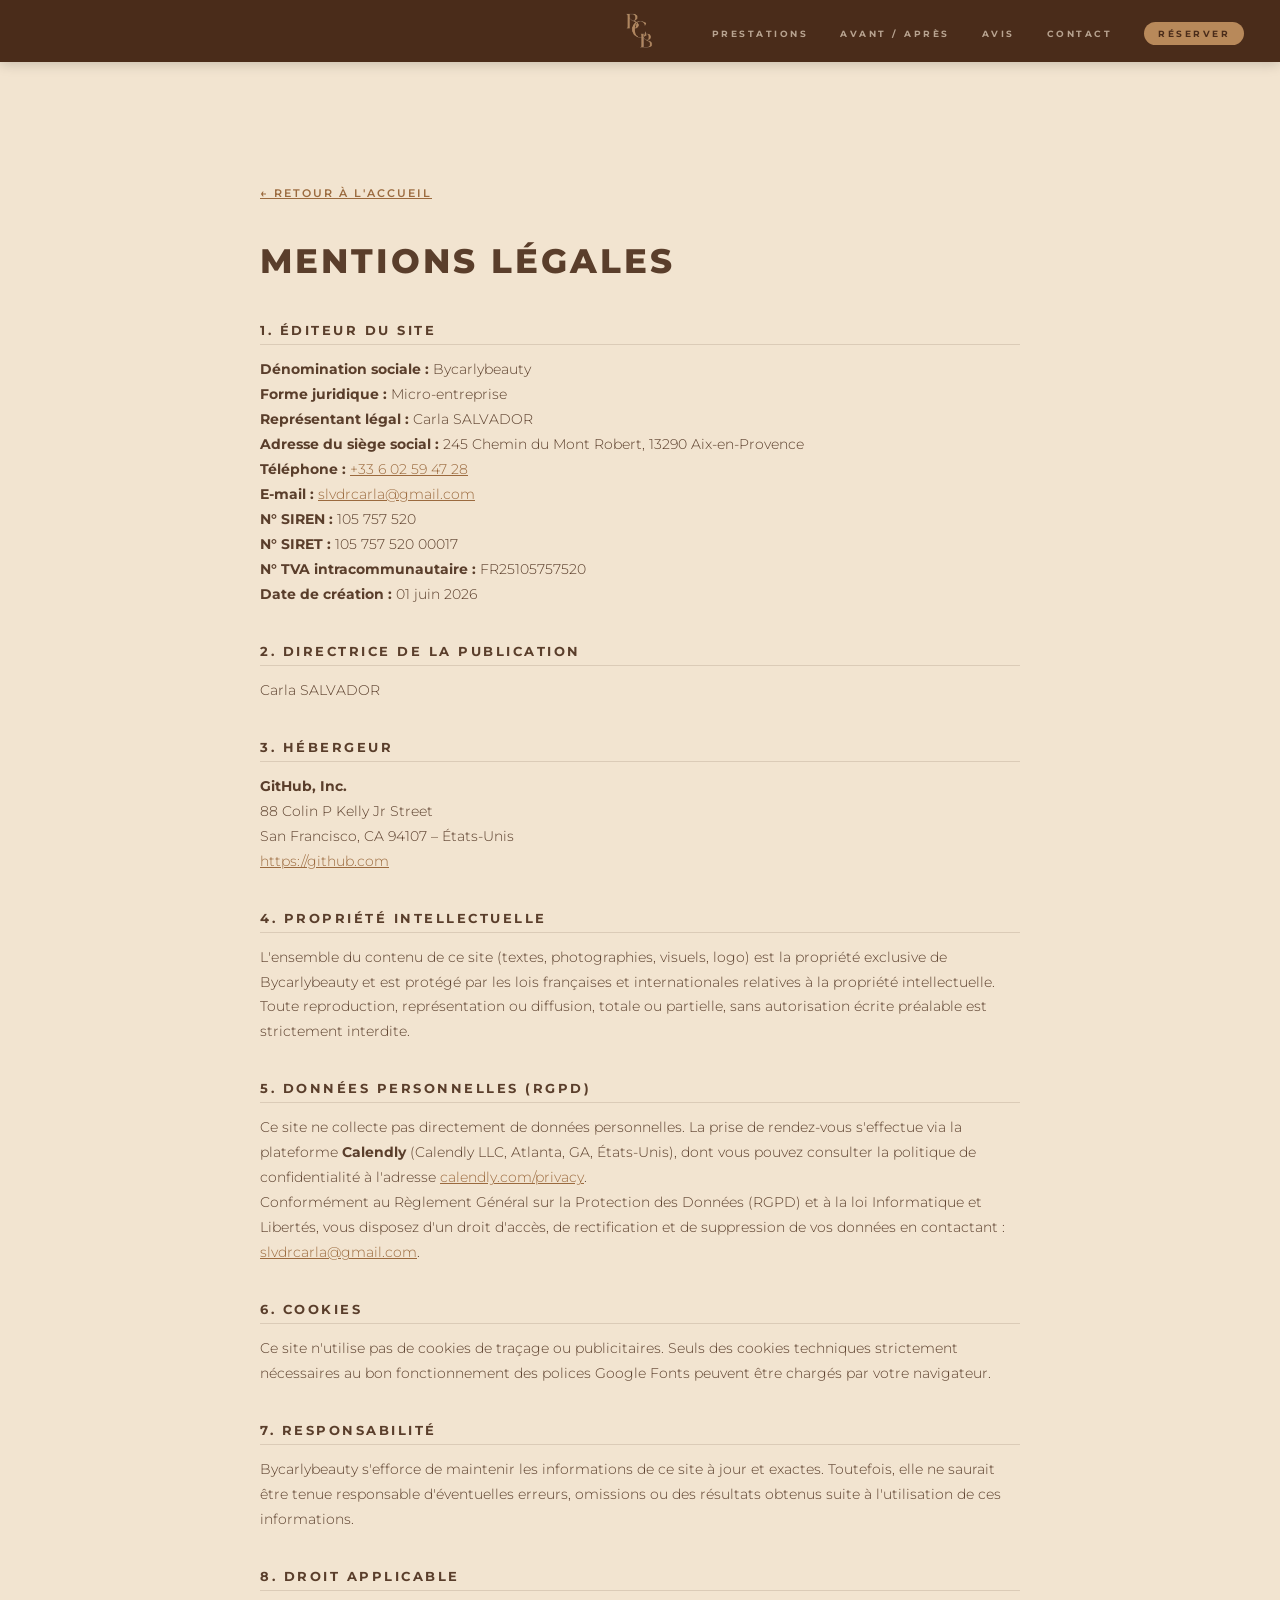
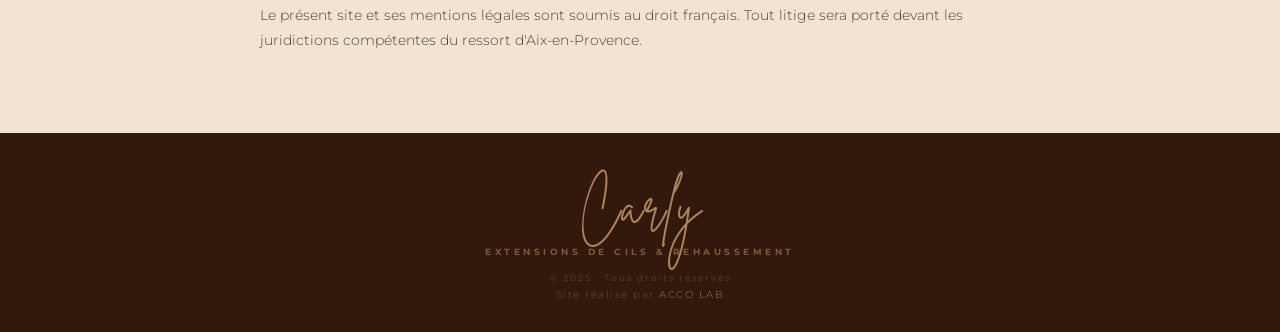
==== mentions-legales.html @ 5648b80c "Add mentions légales page and fix footer link colors Co-Authored-By: Claude Sonnet 4.6 <noreply@anth" ====
<!DOCTYPE html>
<html lang="fr">
<head>
  <meta charset="UTF-8" />
  <meta name="viewport" content="width=device-width, initial-scale=1.0, viewport-fit=cover" />
  <title>Mentions légales – By Carly Beauty</title>
  <meta name="robots" content="noindex, nofollow" />
  <link rel="preconnect" href="https://fonts.googleapis.com" />
  <link rel="preconnect" href="https://fonts.gstatic.com" crossorigin />
  <link href="https://fonts.googleapis.com/css2?family=Montserrat:wght@300;400;600;700;800&display=swap" rel="stylesheet" />
  <link rel="icon" type="image/png" href="photo/image/logo.png" />
  <link rel="stylesheet" href="style.css" />
  <style>
    .legal-page {
      background: var(--cream, #f5ede3);
      min-height: 100vh;
      padding: 120px 24px 80px;
    }
    .legal-inner {
      max-width: 760px;
      margin: 0 auto;
    }
    .legal-inner h1 {
      font-family: 'Montserrat', sans-serif;
      font-size: clamp(22px, 4vw, 34px);
      font-weight: 800;
      letter-spacing: 3px;
      text-transform: uppercase;
      color: #5a3e2b;
      margin-bottom: 40px;
    }
    .legal-inner h2 {
      font-family: 'Montserrat', sans-serif;
      font-size: 13px;
      font-weight: 700;
      letter-spacing: 2.5px;
      text-transform: uppercase;
      color: #5a3e2b;
      margin: 36px 0 12px;
      padding-bottom: 6px;
      border-bottom: 1px solid rgba(90,62,43,0.15);
    }
    .legal-inner p, .legal-inner li {
      font-family: 'Montserrat', sans-serif;
      font-size: 13.5px;
      font-weight: 300;
      line-height: 1.85;
      color: #5a3e2b;
    }
    .legal-inner a {
      color: #9b6a3e;
      text-decoration: underline;
    }
    .legal-back {
      display: inline-block;
      margin-bottom: 40px;
      font-family: 'Montserrat', sans-serif;
      font-size: 11px;
      font-weight: 600;
      letter-spacing: 2px;
      text-transform: uppercase;
      color: #9b6a3e;
      text-decoration: none;
    }
    .legal-back:hover { opacity: 0.7; }
  </style>
</head>
<body>

  <!-- ══════════════════════════════════════
       NAV
  ══════════════════════════════════════ -->
  <nav class="navbar">
    <button class="navbar__burger" aria-label="Menu" onclick="document.querySelector('.navbar__drawer').classList.toggle('open')">
      <span></span><span></span><span></span>
    </button>
    <a href="index.html" class="navbar__logo-link" aria-label="Retour à l'accueil"><picture>
      <source srcset="photo/image/vraislogo.avif" type="image/avif">
      <source srcset="photo/image/vraislogo.webp" type="image/webp">
      <img class="navbar__logo" src="photo/image/vraislogo.png" alt="Carly – By Carly Beauty" />
    </picture></a>
    <ul class="navbar__links">
      <li><a href="index.html#prestations">Prestations</a></li>
      <li><a href="index.html#avantapres">Avant / Après</a></li>
      <li><a href="index.html#avis">Avis</a></li>
      <li><a href="index.html#infos">Contact</a></li>
      <li><a href="https://calendly.com/slvdrcarla" target="_blank" rel="noopener" class="navbar__rdv">Réserver</a></li>
    </ul>
    <a href="https://calendly.com/slvdrcarla" target="_blank" rel="noopener" class="navbar__rdv navbar__rdv--mobile">Réserver</a>
  </nav>

  <div class="navbar__drawer">
    <button class="navbar__drawer-close" aria-label="Fermer" onclick="document.querySelector('.navbar__drawer').classList.remove('open')">✕</button>
    <ul>
      <li><a href="index.html#prestations" onclick="document.querySelector('.navbar__drawer').classList.remove('open')">Prestations</a></li>
      <li><a href="index.html#avantapres" onclick="document.querySelector('.navbar__drawer').classList.remove('open')">Avant / Après</a></li>
      <li><a href="index.html#avis" onclick="document.querySelector('.navbar__drawer').classList.remove('open')">Avis</a></li>
      <li><a href="index.html#infos" onclick="document.querySelector('.navbar__drawer').classList.remove('open')">Contact</a></li>
      <li><a href="https://calendly.com/slvdrcarla" target="_blank" rel="noopener" onclick="document.querySelector('.navbar__drawer').classList.remove('open')">Réserver</a></li>
    </ul>
  </div>

  <!-- ══════════════════════════════════════
       CONTENU
  ══════════════════════════════════════ -->
  <div class="legal-page">
    <div class="legal-inner">

      <a class="legal-back" href="index.html">← Retour à l'accueil</a>

      <h1>Mentions légales</h1>

      <h2>1. Éditeur du site</h2>
      <p>
        <strong>Dénomination sociale :</strong> Bycarlybeauty<br />
        <strong>Forme juridique :</strong> Micro-entreprise<br />
        <strong>Représentant légal :</strong> Carla SALVADOR<br />
        <strong>Adresse du siège social :</strong> 245 Chemin du Mont Robert, 13290 Aix-en-Provence<br />
        <strong>Téléphone :</strong> <a href="tel:+33602594728">+33 6 02 59 47 28</a><br />
        <strong>E-mail :</strong> <a href="mailto:slvdrcarla@gmail.com">slvdrcarla@gmail.com</a><br />
        <strong>N° SIREN :</strong> 105 757 520<br />
        <strong>N° SIRET :</strong> 105 757 520 00017<br />
        <strong>N° TVA intracommunautaire :</strong> FR25105757520<br />
        <strong>Date de création :</strong> 01 juin 2026
      </p>

      <h2>2. Directrice de la publication</h2>
      <p>Carla SALVADOR</p>

      <h2>3. Hébergeur</h2>
      <p>
        <strong>GitHub, Inc.</strong><br />
        88 Colin P Kelly Jr Street<br />
        San Francisco, CA 94107 – États-Unis<br />
        <a href="https://github.com" target="_blank" rel="noopener">https://github.com</a>
      </p>

      <h2>4. Propriété intellectuelle</h2>
      <p>
        L'ensemble du contenu de ce site (textes, photographies, visuels, logo) est la propriété exclusive de Bycarlybeauty et est protégé par les lois françaises et internationales relatives à la propriété intellectuelle. Toute reproduction, représentation ou diffusion, totale ou partielle, sans autorisation écrite préalable est strictement interdite.
      </p>

      <h2>5. Données personnelles (RGPD)</h2>
      <p>
        Ce site ne collecte pas directement de données personnelles. La prise de rendez-vous s'effectue via la plateforme <strong>Calendly</strong> (Calendly LLC, Atlanta, GA, États-Unis), dont vous pouvez consulter la politique de confidentialité à l'adresse <a href="https://calendly.com/privacy" target="_blank" rel="noopener">calendly.com/privacy</a>.
      </p>
      <p>
        Conformément au Règlement Général sur la Protection des Données (RGPD) et à la loi Informatique et Libertés, vous disposez d'un droit d'accès, de rectification et de suppression de vos données en contactant : <a href="mailto:slvdrcarla@gmail.com">slvdrcarla@gmail.com</a>.
      </p>

      <h2>6. Cookies</h2>
      <p>
        Ce site n'utilise pas de cookies de traçage ou publicitaires. Seuls des cookies techniques strictement nécessaires au bon fonctionnement des polices Google Fonts peuvent être chargés par votre navigateur.
      </p>

      <h2>7. Responsabilité</h2>
      <p>
        Bycarlybeauty s'efforce de maintenir les informations de ce site à jour et exactes. Toutefois, elle ne saurait être tenue responsable d'éventuelles erreurs, omissions ou des résultats obtenus suite à l'utilisation de ces informations.
      </p>

      <h2>8. Droit applicable</h2>
      <p>
        Le présent site et ses mentions légales sont soumis au droit français. Tout litige sera porté devant les juridictions compétentes du ressort d'Aix-en-Provence.
      </p>

    </div>
  </div>

  <!-- ══════════════════════════════════════
       FOOTER
  ══════════════════════════════════════ -->
  <footer class="footer">
    <p class="footer__brand">Carly</p>
    <p class="footer__tagline">Extensions de Cils &amp; Rehaussement</p>
    <p class="footer__copy">&#169; 2025 &middot; Tous droits réservés</p>
    <p class="footer__credit">Site réalisé par <a href="https://acco-lab.fr/" target="_blank" rel="noopener">ACCO LAB</a></p>
  </footer>

</body>
</html>
---- style.css ----
/* ══════════════════════════════════════════════
   FONTS
══════════════════════════════════════════════ */
@font-face {
  font-family: 'BrittanySignature';
  src: url('brittany_signature/BrittanySignature.ttf') format('truetype');
  font-weight: normal;
  font-style: normal;
}

@font-face {
  font-family: 'Cherolina';
  src: url('cherolina/Cherolina.ttf') format('truetype');
  font-weight: normal;
  font-style: normal;
}

/* ══════════════════════════════════════════════
   RESET & VARIABLES
══════════════════════════════════════════════ */
*, *::before, *::after {
  margin: 0;
  padding: 0;
  box-sizing: border-box;
}

:root {
  /* Palette chocolat → nude */
  --brown:        #4a2c1a;
  --brown-dark:   #33190c;
  --cream:        #f2e4d0;
  --cream-mid:    #e8d5bc;
  --gold:         #b8895a;
  --gold-light:   #d4a97a;
  --gold-dim:     rgba(184, 137, 90, 0.40);
  --gold-faint:   rgba(184, 137, 90, 0.12);

  --font-script:  'BrittanySignature', cursive;
  --font-body:    'Montserrat', sans-serif;

  --max-w:        960px;
  --pad-x:        36px;
}

html {
  scroll-behavior: smooth;
  overflow-x: hidden;
  width: 100%;
}

/* ══════════════════════════════════════════════
   NAV
══════════════════════════════════════════════ */
.navbar {
  position: sticky;
  top: 0;
  z-index: 200;
  background: var(--brown);
  display: grid;
  grid-template-columns: 1fr auto 1fr;
  align-items: center;
  padding: 0 var(--pad-x);
  height: 62px;
  box-shadow: 0 2px 12px rgba(0,0,0,0.18);
}

/* Logo toujours dans la colonne centrale → centré parfaitement */
.navbar__logo-link {
  grid-column: 2;
  display: flex;
  align-items: center;
  justify-self: center;
}

.navbar__logo {
  height: 44px;
  width: auto;
  display: block;
  object-fit: contain;
}

/* Hamburger — caché sur desktop */
.navbar__burger {
  display: none;
  flex-direction: column;
  justify-content: center;
  gap: 5px;
  background: none;
  border: none;
  cursor: pointer;
  padding: 4px;
  width: 36px;
}
.navbar__burger span {
  display: block;
  height: 2px;
  width: 24px;
  background: var(--gold-light);
  border-radius: 2px;
  transition: 0.2s;
}

/* Bouton réserver mobile — caché sur desktop */
.navbar__rdv--mobile {
  display: none;
}

/* Drawer mobile */
.navbar__drawer {
  display: none;
  position: fixed;
  top: 0;
  left: 0;
  width: 75vw;
  max-width: 300px;
  height: 100vh;
  background: var(--brown);
  z-index: 300;
  padding: 80px 36px 40px;
  box-shadow: 4px 0 32px rgba(0,0,0,0.3);
  transform: translateX(-100%);
  transition: transform 0.3s ease;
}
.navbar__drawer.open {
  transform: translateX(0);
}
.navbar__drawer ul {
  list-style: none;
  display: flex;
  flex-direction: column;
  gap: 0;
}
.navbar__drawer ul li a {
  display: block;
  font-size: 11px;
  font-weight: 700;
  letter-spacing: 3px;
  text-transform: uppercase;
  color: var(--cream);
  text-decoration: none;
  padding: 18px 0;
  border-bottom: 1px solid rgba(184,137,90,0.15);
  transition: color 0.2s;
}
.navbar__drawer ul li a:hover {
  color: var(--gold-light);
}
.navbar__drawer-close {
  position: absolute;
  top: 20px;
  right: 20px;
  background: none;
  border: none;
  color: var(--gold);
  font-size: 20px;
  cursor: pointer;
  opacity: 0.7;
}

.navbar__brand {
  font-family: var(--font-script);
  font-size: 36px;
  color: var(--gold-light);
  letter-spacing: 1px;
  line-height: 1;
}

.navbar__links {
  list-style: none;
  display: flex;
  gap: 32px;
  grid-column: 3;
  justify-self: end;
}

.navbar__links a {
  font-size: 9px;
  font-weight: 700;
  letter-spacing: 2.5px;
  color: rgba(242, 228, 208, 0.65);
  text-decoration: none;
  text-transform: uppercase;
  transition: color 0.2s;
}

.navbar__links a:hover {
  color: var(--gold-light);
}

body {
  font-family: var(--font-body);
  background: var(--cream);
  color: var(--brown);
  overflow-x: hidden;
  width: 100%;
  min-width: 320px;
}

img { display: block; max-width: 100%; }

/* ══════════════════════════════════════════════
   WAVE DIVIDERS
══════════════════════════════════════════════ */
.wave {
  display: block;
  width: 100%;
  height: auto;
  margin: 0;
  vertical-align: bottom;
}

/* ══════════════════════════════════════════════
   SHARED — FRAMES TABLEAU
══════════════════════════════════════════════ */
.frame {
  position: relative;
  background: var(--cream-mid);
  /* Double border — style tableau */
  border: 3px solid var(--gold);
  outline: 1px solid rgba(184, 137, 90, 0.30);
  outline-offset: 5px;
  box-shadow:
    0 8px 28px rgba(0, 0, 0, 0.18),
    inset 0 0 0 1px rgba(184, 137, 90, 0.10);
  overflow: hidden;
}

.frame img {
  width: 100%;
  height: 100%;
  object-fit: cover;
  display: block;
}

/* Portrait — hero */
.frame--portrait {
  width: 100%;
  aspect-ratio: 3 / 4;
}

/* Service cards */
.frame--service {
  width: 100%;
  aspect-ratio: 3 / 4;
}

/* Avant/Après pairs */
.frame--pair {
  width: 100%;
  aspect-ratio: 2 / 3;
}

/* ══════════════════════════════════════════════
   SHARED — SECTION LABELS
══════════════════════════════════════════════ */
.section-label {
  font-size: 10px;
  font-weight: 700;
  letter-spacing: 5px;
  color: var(--gold);
  margin-bottom: 4px;
  text-align: center;
  display: block;
}

.section-label--light {
  color: var(--gold-light);
}

/* ══════════════════════════════════════════════
   SECTION 1 — HERO  (image plein écran)
══════════════════════════════════════════════ */
.hero {
  position: relative;
  width: 100%;
  height: 100vh;
  background: url('photo/headerEnHaut.png') center center / cover no-repeat;
  display: flex;
  align-items: center;
  justify-content: center;
  overflow: hidden;
}

.hero__overlay {
  position: absolute;
  inset: 0;
  background: linear-gradient(
    to bottom,
    rgba(30, 14, 5, 0.30) 0%,
    rgba(30, 14, 5, 0.55) 100%
  );
}

.hero__content {
  position: relative;
  z-index: 2;
  text-align: center;
  padding: 0 24px;
  display: flex;
  flex-direction: column;
  align-items: center;
  gap: 24px;
  margin-top: -18vh;
}

.hero__title {
  font-family: var(--font-script);
  font-size: clamp(72px, 14vw, 150px);
  font-weight: 400;
  color: #fff;
  line-height: 1;
  letter-spacing: 2px;
}

.hero__suptitle {
  font-size: 11px;
  font-weight: 600;
  letter-spacing: 3px;
  text-transform: uppercase;
  color: rgba(242,228,208,0.80);
  margin-top: 60px;
}

.hero__tagline {
  font-size: 14px;
  font-weight: 300;
  letter-spacing: 1px;
  color: rgba(242,228,208,0.70);
}

.hero__cta {
  display: inline-block;
  margin-top: 12px;
  padding: 16px 48px;
  background: rgba(242,228,208,0.20);
  border: 1.5px solid rgba(242,228,208,0.90);
  color: #fff;
  font-family: var(--font-body);
  font-size: 10px;
  font-weight: 700;
  letter-spacing: 3px;
  text-transform: uppercase;
  text-decoration: none;
  border-radius: 60px;
  transition: background 0.3s, border-color 0.3s;
}

.hero__cta:hover {
  background: rgba(242,228,208,0.35);
  border-color: #fff;
}

/* ══════════════════════════════════════════════
   SECTION 1b — PRÉSENTATION / BIO  (crème)
══════════════════════════════════════════════ */
.presentation {
  background: var(--cream);
  padding: 64px 0 40px;
  overflow: hidden;
}

.hero__inner {
  max-width: 1160px;
  margin: 0 auto;
  padding: 0 var(--pad-x);
}

.hero__layout {
  display: flex;
  align-items: stretch;
  gap: 56px;
}

.hero__photos {
  display: flex;
  align-items: stretch;
  gap: 16px;
  flex-shrink: 0;
  width: 52%;
  margin-left: -24px;
}

.hero__photos-col {
  display: flex;
  flex-direction: column;
  flex: 1;
}

.hero__photos-col:first-child {
  flex: 0 0 40%;
  gap: 16px;
}

.frame--hero-sm {
  aspect-ratio: 2 / 3;
  width: 100%;
}

.hero__photos-col:last-child {
  flex: 1;
  display: flex;
  align-items: center;
  justify-content: center;
}

.frame--hero-lg {
  width: 100%;
  aspect-ratio: 3 / 4;
}

.hero__text {
  flex: 1;
  display: flex;
  flex-direction: column;
  justify-content: center;
  padding-top: 8px;
}

.hero__salon {
  font-size: 9px;
  font-weight: 700;
  letter-spacing: 4px;
  color: var(--gold);
  opacity: 0.72;
  margin-bottom: 8px;
}

.hero__label {
  font-size: 10px;
  font-weight: 700;
  letter-spacing: 5px;
  color: var(--gold);
  margin-bottom: 8px;
}

.presentation .hero__title {
  font-family: var(--font-script);
  font-size: clamp(56px, 9vw, 88px);
  font-weight: 400;
  color: var(--brown);
  line-height: 1.05;
  letter-spacing: 2px;
  margin-bottom: 40px;
}

.hero__bio-card {
  background: var(--cream-mid);
  border: 1.5px solid var(--gold-dim);
  border-radius: 14px;
  padding: 24px 28px;
  margin-bottom: 24px;
  position: relative;
}

.hero__bio-card::before {
  content: '♡';
  position: absolute;
  top: -11px;
  left: 28px;
  background: var(--cream-mid);
  padding: 0 6px;
  font-size: 14px;
  color: var(--gold);
  opacity: 0.6;
}

.hero__bio-text {
  font-size: 12.5px;
  font-weight: 400;
  line-height: 2;
  letter-spacing: 0.3px;
  color: var(--brown);
  margin-bottom: 16px;
}

.hero__bio-text strong {
  font-weight: 700;
  color: var(--gold);
}

.hero__bio-domicile {
  font-size: 11px;
  font-weight: 500;
  line-height: 1.7;
  color: rgba(74, 44, 26, 0.65);
  border-top: 1px solid rgba(184, 137, 90, 0.2);
  padding-top: 14px;
  margin-bottom: 0;
}

.hero__bio-domicile strong {
  color: var(--gold);
  font-weight: 700;
}

.hero__sign {
  display: flex;
  align-items: center;
  gap: 12px;
}

.hero__heart {
  font-size: 16px;
  color: var(--brown);
  opacity: 0.42;
}

.hero__signature {
  font-family: var(--font-script);
  font-size: 68px;
  color: var(--gold);
  line-height: 1;
  letter-spacing: 2px;
}


/* ══════════════════════════════════════════════
   SECTION 2 — INFOS PRATIQUES FUSIONNÉES (crème)
══════════════════════════════════════════════ */
.info {
  background: var(--cream);
  padding: 72px var(--pad-x) 80px;
}

/* Conteneur principal */
.merged {
  max-width: var(--max-w);
  margin: 0 auto;
}

/* ── Horaires + Contact côte à côte, sans cartes ── */
.info-top {
  display: flex;
  align-items: flex-start;
  gap: 0;
  justify-content: center;
}

.info-col {
  flex: 1;
  max-width: 320px;
  text-align: center;
  display: flex;
  flex-direction: column;
  align-items: center;
}

.info-col__title {
  font-family: var(--font-script);
  font-size: 48px;
  color: var(--gold);
  line-height: 1;
  letter-spacing: 1px;
  margin-bottom: 12px;
}

.info-col__sep {
  width: 40px;
  height: 1px;
  background: var(--gold-dim);
  margin: 0 auto 20px;
}

/* Horaires */
.info-hours {
  display: flex;
  flex-direction: column;
  gap: 14px;
}

.info-hours__row {
  display: flex;
  flex-direction: column;
  gap: 3px;
}

.info-hours__day {
  font-size: 13px;
  font-weight: 700;
  letter-spacing: 2px;
  color: var(--brown);
}

.info-hours__val {
  font-size: 12px;
  font-weight: 300;
  letter-spacing: 0.8px;
  color: rgba(74, 44, 26, 0.55);
  font-style: italic;
}

.info-hours__val--closed {
  color: var(--gold);
  font-style: normal;
  font-weight: 600;
}

/* Ligne verticale séparatrice */
.info-vline {
  width: 1px;
  background: var(--gold-dim);
  align-self: stretch;
  margin: 0 32px;
  flex-shrink: 0;
}

/* Contact */
.info-contacts {
  display: flex;
  flex-direction: column;
  gap: 18px;
  align-items: center;
}

.contact-row {
  display: flex;
  align-items: center;
  gap: 12px;
  font-size: 13px;
  font-weight: 400;
  letter-spacing: 0.5px;
  color: var(--brown);
  text-decoration: none;
  justify-content: center;
}

a.contact-row:hover span:last-child {
  color: var(--gold);
}

.contact-icon {
  display: flex;
  align-items: center;
  justify-content: center;
  width: 32px;
  height: 32px;
  border-radius: 50%;
  border: 1px solid var(--gold-dim);
  background: rgba(184, 137, 90, 0.08);
  font-size: 14px;
  flex-shrink: 0;
  color: var(--gold);
}

/* ── Séparateur doré ── */
.merged__sep {
  display: flex;
  align-items: center;
  gap: 14px;
  margin: 52px 0;
}

.merged__sep-line {
  flex: 1;
  height: 1px;
  background: var(--gold-dim);
}

.merged__sep-heart {
  font-size: 16px;
  color: var(--gold);
  opacity: 0.5;
}

/* ── Blocs sous-sections ── */
.merged__block {
  text-align: center;
}

.merged__label {
  font-size: 10px;
  font-weight: 700;
  letter-spacing: 5px;
  color: var(--gold);
  opacity: 0.7;
  margin-bottom: 6px;
}

.merged__subtitle {
  font-family: var(--font-body);
  font-size: clamp(22px, 5vw, 32px);
  font-weight: 300;
  letter-spacing: 7px;
  color: var(--brown);
  margin-bottom: 36px;
}

/* ── Checklist ── */
.checklist {
  display: grid;
  grid-template-columns: 1fr 1fr;
  gap: 10px;
}

.checklist__item {
  display: flex;
  align-items: center;
  gap: 12px;
  padding: 15px 16px;
  border-bottom: 1px solid rgba(74, 44, 26, 0.12);
  font-size: 12px;
  font-weight: 600;
  letter-spacing: 1px;
  color: var(--brown);
  text-align: left;
  justify-content: center;
}

.check {
  color: var(--gold);
  font-size: 13px;
  flex-shrink: 0;
  opacity: 0.8;
}

/* ── Politique — liste simple ── */
.pol-list {
  display: flex;
  flex-direction: column;
  gap: 0;
  margin-bottom: 32px;
  text-align: center;
  max-width: 640px;
  margin-left: auto;
  margin-right: auto;
}

.pol-row {
  display: flex;
  flex-direction: column;
  align-items: center;
  gap: 6px;
  padding: 22px 0;
  border-bottom: 1px solid rgba(184, 137, 90, 0.15);
}

.pol-row:first-child {
  border-top: 1px solid rgba(184, 137, 90, 0.15);
}

.pol-row__icon {
  display: none;
}

.pol-row__title {
  font-size: 11px;
  font-weight: 800;
  letter-spacing: 3px;
  color: var(--gold);
  margin-bottom: 4px;
}

.pol-row__text {
  font-size: 13px;
  font-weight: 300;
  line-height: 1.7;
  color: rgba(74, 44, 26, 0.68);
}

.pol-row__text strong {
  color: var(--gold);
  font-weight: 600;
}

.pol-note {
  font-size: 9px;
  font-weight: 400;
  letter-spacing: 0.8px;
  color: rgba(74, 44, 26, 0.35);
  line-height: 1.7;
  font-style: italic;
  text-align: center;
}

/* ══════════════════════════════════════════════
   SECTION 3 — PRESTATIONS  (brun)
══════════════════════════════════════════════ */
.services {
  background: var(--brown);
  padding: 64px var(--pad-x) 64px;
}

.services__inner {
  max-width: 1100px;
  margin: 0 auto;
  text-align: center;
}

.services__title {
  font-family: var(--font-body);
  font-size: clamp(26px, 6vw, 40px);
  font-weight: 300;
  letter-spacing: 7px;
  color: var(--cream);
  margin-bottom: 40px;
}

/* ── Grid arches ── */
.arch-grid {
  display: grid;
  grid-template-columns: repeat(3, 1fr);
  gap: 48px 144px;
  margin-top: 8px;
  padding: 0 20px;
}

.arch-card {
  display: flex;
  flex-direction: column;
  align-items: center;
  text-align: center;
  text-decoration: none;
  color: inherit;
  cursor: pointer;
  transition: transform 0.2s ease;
}
.arch-card:hover {
  transform: translateY(-4px);
}

/* Cadre en arche */
.arch-frame {
  width: 100%;
  aspect-ratio: 3 / 4;
  border-radius: 50% 50% 0 0 / 30% 30% 0 0;
  overflow: hidden;
  border: 2px solid var(--gold-dim);
  margin-bottom: 18px;
  flex-shrink: 0;
}

.arch-frame img {
  width: 100%;
  height: 100%;
  object-fit: cover;
  display: block;
}

.arch-name {
  font-family: var(--font-script);
  font-size: 28px;
  color: var(--gold-light);
  line-height: 1.1;
  margin-bottom: 8px;
  letter-spacing: 0.5px;
}

.arch-desc {
  font-size: 9px;
  font-weight: 300;
  color: rgba(242, 228, 208, 0.52);
  line-height: 1.7;
  letter-spacing: 0.5px;
  margin-bottom: 12px;
}

.arch-price {
  font-size: 15px;
  font-weight: 700;
  color: var(--gold);
}

.arch-price__alt {
  font-size: 9px;
  font-weight: 400;
  color: rgba(242, 228, 208, 0.35);
  letter-spacing: 0.3px;
}

/* ══════════════════════════════════════════════
   SECTION 4 — AVANT / APRÈS  (crème — stack scroll)
══════════════════════════════════════════════ */
.avantapres {
  background: var(--cream);
  padding: 0;
}

.avantapres__header {
  text-align: center;
  padding: 80px var(--pad-x) 48px;
}

.avantapres__title {
  font-family: var(--font-script);
  font-size: clamp(64px, 16vw, 96px);
  font-weight: 400;
  color: var(--brown);
  letter-spacing: 2px;
  margin-bottom: 0;
  line-height: 1;
}

/* ── Stack scroll : layout 2 colonnes (mobile + desktop) ── */
.stack-section {
  position: relative;
  background: var(--cream);
  display: grid;
  grid-template-columns: 1fr 1fr;
  align-items: start;
}

/* Colonne photos — gauche : hauteur fixe, pas de scroll-capture */
.stack-photos {
  position: relative;
  height: calc(100vh - 62px);
}

/* Stage qui occupe toute la colonne photos */
.wheel-stage {
  position: relative;
  height: 100%;
  display: flex;
  align-items: center;
  justify-content: center;
  overflow: hidden;
  padding: 16px 12px 16px 16px;
}

/* Each card — absolutely stacked, transformed by JS via data-state */
.wheel-card {
  position: absolute;
  transition:
    transform 0.65s cubic-bezier(0.25, 0.46, 0.45, 0.94),
    opacity   0.65s ease;
  /* default: caché derrière (centre, minuscule) */
  transform: translateY(0) scale(0.4);
  opacity: 0;
  z-index: 0;
  pointer-events: none;
}

.wheel-card[data-state="active"] {
  transform: translateY(0) scale(1);
  opacity: 1;
  z-index: 10;
  pointer-events: auto;
}

.wheel-card[data-state="prev"] {
  transform: translateY(-30%) scale(0.92);
  opacity: 0.55;
  z-index: 5;
}

.wheel-card[data-state="next"] {
  transform: translateY(30%) scale(0.92);
  opacity: 0.55;
  z-index: 5;
}

.wheel-card[data-state="hidden"],
.wheel-card[data-state="gone-up"] {
  transform: translateY(0) scale(0.4);
  opacity: 0;
  z-index: 0;
}

/* La prochaine carte qui va arriver : attend derrière, au centre */
.wheel-card[data-state="gone-down"] {
  transform: translateY(0) scale(0.4);
  opacity: 0;
  z-index: 0;
}

.wheel-card img {
  display: block;
  width: 170px;
  height: 310px;
  object-fit: cover;
  border-radius: 0;
  border: 2px solid var(--gold);
  outline: 1px solid rgba(184,137,90,0.25);
  outline-offset: 5px;
  box-shadow: 0 12px 36px rgba(74,44,26,0.18);
}

/* Sidebar — droite, hauteur fixe */
.stack-sidebar {
  display: flex;
  align-items: center;
  height: calc(100vh - 62px);
  z-index: 50;
  padding: 16px 16px 16px 12px;
  overflow-y: auto;
}

.stack-sidebar__content {
  width: 100%;
}

.stack-sidebar__eyebrow {
  font-size: 7px;
  font-weight: 700;
  letter-spacing: 3px;
  color: var(--gold);
  opacity: 0.7;
  margin-bottom: 8px;
  text-transform: uppercase;
}

.stack-sidebar__title {
  font-family: var(--font-script);
  font-size: clamp(24px, 5vw, 64px);
  font-weight: 400;
  color: var(--brown);
  line-height: 1.1;
  margin-bottom: 12px;
}

.stack-sidebar__methods {
  display: flex;
  flex-wrap: wrap;
  gap: 5px;
  margin-bottom: 12px;
}

.stack-sidebar__methods span {
  font-size: 7px;
  font-weight: 700;
  letter-spacing: 1.5px;
  text-transform: uppercase;
  color: var(--gold);
  border: 1px solid var(--gold-dim);
  padding: 4px 8px;
  border-radius: 20px;
}

.stack-sidebar__para {
  font-size: 9px;
  font-weight: 300;
  line-height: 1.8;
  color: rgba(74,44,26,0.70);
  margin-bottom: 16px;
}

.stack-sidebar__para strong {
  color: var(--brown);
  font-weight: 600;
}

.stack-sidebar__reviews-label {
  font-size: 7px;
  font-weight: 700;
  letter-spacing: 2px;
  color: var(--gold);
  opacity: 0.65;
  margin-bottom: 10px;
  text-transform: uppercase;
  border-top: 1px solid var(--gold-dim);
  padding-top: 14px;
}

/* Reviews avec transition */
.stack-reviews-wrap {
  position: relative;
  min-height: 70px;
}

.stack-review {
  position: absolute;
  top: 0;
  left: 0;
  width: 100%;
  opacity: 0;
  transform: translateY(8px);
  transition: opacity 0.4s ease, transform 0.4s ease;
  pointer-events: none;
}

.stack-review.active {
  opacity: 1;
  transform: translateY(0);
  pointer-events: auto;
  position: relative;
}

.stack-review__quote {
  font-size: 10px;
  font-weight: 400;
  font-style: italic;
  line-height: 1.75;
  color: var(--brown);
  margin-bottom: 8px;
}

.stack-review__author {
  font-size: 7.5px;
  font-weight: 700;
  letter-spacing: 1.5px;
  color: var(--gold);
  text-transform: uppercase;
}

/* Desktop : tailles plus grandes */
@media (min-width: 900px) {
  .wheel-stage {
    justify-content: flex-end;
    padding-right: 40px;
    padding-left: var(--pad-x);
  }
  .wheel-card img {
    width: 320px;
    height: 500px;
  }
  .stack-sidebar {
    padding-left: 40px;
    padding-right: var(--pad-x);
  }
  .stack-sidebar__eyebrow { font-size: 9px; }
  .stack-sidebar__title { font-size: clamp(42px, 5vw, 64px); margin-bottom: 24px; }
  .stack-sidebar__methods span { font-size: 8.5px; padding: 5px 12px; }
  .stack-sidebar__para { font-size: 11px; margin-bottom: 32px; }
  .stack-sidebar__reviews-label { font-size: 8.5px; padding-top: 22px; margin-bottom: 14px; }
  .stack-review__quote { font-size: 13.5px; }
  .stack-review__author { font-size: 9px; }
}

/* ══════════════════════════════════════════════
   SECTION 4b — POURQUOI BY CARLY  (brun, pleine largeur)
══════════════════════════════════════════════ */
.whyus {
  background: var(--brown);
  padding: 80px 48px 96px;
}

.whyus__top {
  margin-bottom: 64px;
}

.whyus__label {
  font-size: 9px;
  font-weight: 700;
  letter-spacing: 5px;
  color: var(--gold-light);
  margin-bottom: 10px;
  display: block;
  opacity: 0.75;
}

.whyus__title {
  font-family: var(--font-script);
  font-size: clamp(52px, 8vw, 100px);
  font-weight: 400;
  color: var(--cream);
  line-height: 1;
  letter-spacing: 2px;
  margin-bottom: 20px;
}

.whyus__sub {
  font-size: 13px;
  font-weight: 300;
  line-height: 1.75;
  color: rgba(242,228,208,0.55);
  max-width: 520px;
}

/* Grille de cartes — 2 colonnes, pleine largeur */
.whyus__grid {
  display: grid;
  grid-template-columns: repeat(2, 1fr);
  gap: 0;
}

.whyus__card {
  padding: 52px 56px 52px 0;
  border-bottom: 1px solid rgba(184,137,90,0.20);
  border-right: 1px solid rgba(184,137,90,0.20);
}

/* Colonne droite : espace à gauche (après la barre) et à droite */
.whyus__card:nth-child(2n) {
  border-right: none;
  padding-left: 56px;
  padding-right: 0;
}

/* Supprimer la bordure basse pour la dernière rangée */
.whyus__card:nth-last-child(-n+2) {
  border-bottom: none;
}

.whyus__card-line {
  display: block;
  width: 36px;
  height: 2px;
  background: var(--gold);
  margin-bottom: 24px;
  opacity: 0.6;
}

.whyus__card-title {
  font-size: 16px;
  font-weight: 700;
  letter-spacing: 0.5px;
  color: var(--cream);
  margin-bottom: 16px;
}

.whyus__card-text {
  font-size: 13px;
  font-weight: 300;
  line-height: 1.85;
  color: rgba(242,228,208,0.65);
}

/* ══════════════════════════════════════════════
   SECTION VALEURS  (crème)
══════════════════════════════════════════════ */
.libre {
  background: var(--cream);
  padding: 80px 48px 96px;
}

.libre__label {
  font-size: 9px;
  font-weight: 700;
  letter-spacing: 5px;
  color: var(--gold);
  margin-bottom: 8px;
  display: block;
}

.libre__title {
  font-family: var(--font-script);
  font-size: clamp(52px, 8vw, 96px);
  font-weight: 400;
  color: var(--brown);
  line-height: 1;
  letter-spacing: 2px;
  margin-bottom: 64px;
}

/* 4 cartes en ligne */
.libre__grid {
  display: grid;
  grid-template-columns: repeat(4, 1fr);
  gap: 24px;
}

.libre__card {
  background: #fff;
  border: 1.5px solid rgba(184,137,90,0.30);
  border-radius: 16px;
  padding: 40px 32px 36px;
  box-shadow: 0 6px 24px rgba(74,44,26,0.08);
  display: flex;
  flex-direction: column;
}

.libre__card-word {
  font-family: var(--font-script);
  font-size: clamp(30px, 3vw, 44px);
  font-weight: 400;
  color: var(--brown);
  line-height: 1.1;
  margin-bottom: 18px;
}

.libre__card-line {
  display: block;
  width: 28px;
  height: 2px;
  background: var(--gold);
  opacity: 0.6;
  margin-bottom: 18px;
}

.libre__card-text {
  font-size: 12px;
  font-weight: 300;
  line-height: 1.85;
  color: rgba(74,44,26,0.65);
}

/* ══════════════════════════════════════════════
   SECTION 5 — AVIS CLIENTS  (brun)
══════════════════════════════════════════════ */
.reviews {
  background: var(--brown);
  padding: 24px var(--pad-x) 80px;
}

.reviews__inner {
  max-width: var(--max-w);
  margin: 0 auto;
}

.reviews__title {
  font-family: var(--font-script);
  font-size: clamp(64px, 15vw, 96px);
  font-weight: 400;
  color: var(--gold-light);
  text-align: center;
  letter-spacing: 2px;
  margin-bottom: 60px;
  opacity: 0.9;
}

/* Review */
.review {
  margin-bottom: 40px;
  padding-bottom: 40px;
  border-bottom: 1px solid rgba(184, 137, 90, 0.18);
}

.review:last-child {
  border-bottom: none;
  margin-bottom: 0;
  padding-bottom: 0;
}

.review__head {
  display: flex;
  align-items: center;
  gap: 16px;
  margin-bottom: 14px;
}

.review__head--right {
  flex-direction: row-reverse;
}

.review__avatar {
  width: 52px;
  height: 52px;
  border-radius: 50%;
  border: 2px solid var(--gold-dim);
  background: rgba(184, 137, 90, 0.15);
  flex-shrink: 0;
  display: flex;
  align-items: center;
  justify-content: center;
  font-family: 'Montserrat', sans-serif;
  font-size: 18px;
  font-weight: 700;
  color: var(--gold);
  letter-spacing: 0;
}

.review__stars {
  font-size: 15px;
  color: var(--gold);
  letter-spacing: 2px;
}

.review__stars--right {
  text-align: right;
}

.review__score {
  font-family: var(--font-body);
  font-size: 10px;
  font-weight: 700;
  color: var(--gold);
  letter-spacing: 0.5px;
  margin-top: 3px;
}

.review__score--right {
  text-align: right;
}

.review__text {
  font-size: 10.5px;
  font-weight: 300;
  line-height: 1.88;
  letter-spacing: 0.35px;
  color: rgba(242, 228, 208, 0.72);
  font-style: italic;
}

.review__text--right {
  text-align: right;
}

/* ══════════════════════════════════════════════
   BARRE INSTAGRAM
══════════════════════════════════════════════ */
.insta-bar {
  text-align: center;
  margin-bottom: 0;
}

.insta-bar__label {
  font-size: 9px;
  font-weight: 700;
  letter-spacing: 5px;
  color: var(--gold);
  opacity: 0.7;
  margin-bottom: 6px;
  text-transform: uppercase;
}

.insta-bar__script {
  font-family: var(--font-script);
  font-size: 56px;
  color: var(--brown);
  line-height: 1;
  margin-bottom: 28px;
  letter-spacing: 1px;
}

.insta-bar__grid {
  display: grid;
  grid-template-columns: repeat(6, 1fr);
  gap: 4px;
  margin-bottom: 24px;
  text-decoration: none;
  cursor: pointer;
}

.insta-bar__slot {
  aspect-ratio: 1 / 1;
  background: var(--cream-mid);
  border: 1.5px solid var(--gold-dim);
  border-radius: 0;
  overflow: hidden;
  transition: opacity 0.2s;
  min-height: 160px;
}

.insta-bar__slot img {
  width: 100%;
  height: 100%;
  object-fit: cover;
  display: block;
}

.insta-bar__slot:hover {
  opacity: 0.82;
  transform: scale(1.02);
  transition: opacity 0.2s, transform 0.2s;
}

.insta-bar__actions {
  display: flex;
  justify-content: center;
  align-items: center;
  gap: 14px;
  flex-wrap: wrap;
}

.insta-bar__btn {
  display: inline-flex;
  align-items: center;
  gap: 8px;
  padding: 11px 24px;
  font-size: 9px;
  font-weight: 700;
  letter-spacing: 2.5px;
  text-transform: uppercase;
  text-decoration: none;
  border-radius: 30px;
  transition: background 0.2s, color 0.2s;
}

.insta-bar__btn--outline {
  border: 1.5px solid var(--gold-dim);
  color: var(--brown);
  background: transparent;
}

.insta-bar__btn--outline:hover {
  background: var(--gold-dim);
}

.insta-bar__btn--filled {
  background: var(--gold);
  color: var(--brown);
  border: 1.5px solid transparent;
}

.insta-bar__btn--filled:hover {
  background: var(--gold-light);
}

@media (max-width: 768px) {
  .insta-bar__grid {
    grid-template-columns: repeat(3, 1fr);
    gap: 10px;
    padding: 0 12px;
    margin-bottom: 20px;
  }
  /* Cacher les 3 derniers slots sur mobile */
  .insta-bar__slot:nth-child(n+4) {
    display: none;
  }
  .insta-bar__slot {
    min-height: unset;
    width: 100%;
  }
  .insta-bar__script {
    font-size: 44px;
  }
}

/* ══════════════════════════════════════════════
   BOUTONS RDV (CTA)
══════════════════════════════════════════════ */
.btn-rdv {
  display: inline-block;
  margin-top: 28px;
  padding: 14px 32px;
  background: var(--brown);
  color: var(--gold-light);
  font-family: var(--font-body);
  font-size: 10px;
  font-weight: 700;
  letter-spacing: 3px;
  text-transform: uppercase;
  text-decoration: none;
  border-radius: 40px;
  border: 1.5px solid var(--gold-dim);
  transition: background 0.2s, color 0.2s, border-color 0.2s;
}

.btn-rdv:hover {
  background: var(--gold);
  color: var(--brown);
  border-color: var(--gold);
}

.btn-rdv--light {
  background: var(--gold-light);
  color: var(--brown);
  border-color: transparent;
  margin-top: 44px;
}

.btn-rdv--light:hover {
  background: var(--cream);
  color: var(--brown);
}

/* Lien RDV dans la navbar */
.navbar__rdv {
  background: var(--gold) !important;
  color: var(--brown) !important;
  opacity: 1 !important;
  padding: 6px 14px !important;
  border-radius: 20px !important;
  font-weight: 700 !important;
}

.navbar__rdv:hover {
  background: var(--gold-light) !important;
}

/* ══════════════════════════════════════════════
   SECTION RDV
══════════════════════════════════════════════ */
.rdv-section {
  background: var(--brown-dark);
  padding: 100px var(--pad-x);
  text-align: center;
}

.rdv-inner {
  max-width: 580px;
  margin: 0 auto;
}

.rdv__eyebrow {
  font-size: 9px;
  font-weight: 700;
  letter-spacing: 4px;
  color: var(--gold);
  opacity: 0.65;
  margin-bottom: 16px;
  text-transform: uppercase;
}

.rdv__title {
  font-family: var(--font-script);
  font-size: clamp(56px, 12vw, 88px);
  font-weight: 400;
  color: var(--gold-light);
  line-height: 1.05;
  margin-bottom: 20px;
  letter-spacing: 2px;
}

.rdv__sub {
  font-size: 12px;
  font-weight: 300;
  line-height: 1.9;
  color: rgba(242, 228, 208, 0.55);
  margin-bottom: 48px;
  letter-spacing: 0.3px;
}

.rdv__call {
  display: inline-flex;
  align-items: center;
  gap: 14px;
  padding: 18px 40px;
  background: var(--gold);
  color: var(--brown);
  font-family: var(--font-body);
  font-size: 18px;
  font-weight: 700;
  letter-spacing: 2px;
  text-decoration: none;
  border-radius: 50px;
  transition: background 0.2s, transform 0.15s;
  margin-bottom: 28px;
}

.rdv__call:hover {
  background: var(--gold-light);
  transform: scale(1.03);
}

.rdv__call-icon {
  display: flex;
  align-items: center;
  color: var(--brown);
}

.rdv__note {
  font-size: 10px;
  font-weight: 300;
  color: rgba(242, 228, 208, 0.38);
  letter-spacing: 0.5px;
}

.rdv__note a {
  color: var(--gold);
  text-decoration: none;
  font-weight: 600;
}

.rdv__note a:hover {
  color: var(--gold-light);
}

/* ══════════════════════════════════════════════
   FOOTER
══════════════════════════════════════════════ */
.footer {
  background: var(--brown-dark);
  text-align: center;
  padding: 40px var(--pad-x) 32px;
}

.footer__brand {
  font-family: var(--font-script);
  font-size: 52px;
  color: var(--gold-light);
  letter-spacing: 2px;
  opacity: 0.75;
  margin-bottom: 4px;
}

.footer__tagline {
  font-size: 8.5px;
  font-weight: 700;
  letter-spacing: 3.5px;
  color: rgba(212, 169, 122, 0.45);
  margin-bottom: 16px;
  text-transform: uppercase;
}

.footer__copy {
  font-size: 8.5px;
  font-weight: 400;
  letter-spacing: 2px;
  color: rgba(212, 169, 122, 0.28);
}

.footer__copy a {
  color: rgba(212, 169, 122, 0.45) !important;
  text-decoration: none !important;
}

.footer__copy a:hover {
  color: rgba(212, 169, 122, 0.75) !important;
}

.footer__credit {
  margin-top: 6px;
  font-size: 9.5px;
  letter-spacing: 1.5px;
  color: rgba(212, 169, 122, 0.28);
}

.footer__credit a {
  color: rgba(212, 169, 122, 0.45) !important;
  text-decoration: none !important;
  transition: color 0.2s;
}

.footer__credit a:hover {
  color: rgba(212, 169, 122, 0.75) !important;
}

/* ══════════════════════════════════════════════
   RESPONSIVE MOBILE  (≤ 768px)
══════════════════════════════════════════════ */
@media (max-width: 768px) {
  :root {
    --pad-x: 20px;
  }

  /* ── Navbar mobile ── */
  .navbar {
    padding: 0 16px;
    height: 62px;
    position: fixed;
    top: 0;
    left: 0;
    right: 0;
    width: 100%;
    z-index: 200;
  }
  body {
    padding-top: 62px;
  }
  .navbar__burger {
    grid-column: 1;
    display: flex;
    z-index: 1;
  }
  .navbar__logo-link {
    position: absolute;
    left: 50%;
    transform: translateX(-50%);
    grid-column: unset;
    justify-self: unset;
  }
  .navbar__logo {
    height: 46px;
  }
  .navbar__links {
    display: none; /* caché sur mobile, remplacé par le drawer */
  }
  .navbar__rdv--mobile {
    grid-column: 3;
    justify-self: end;
    display: inline-flex;
    align-items: center;
    z-index: 1;
    background: var(--gold);
    color: var(--brown);
    font-size: 8.5px;
    font-weight: 700;
    letter-spacing: 2px;
    text-transform: uppercase;
    text-decoration: none;
    padding: 7px 14px;
    border-radius: 20px;
  }
  .navbar__drawer {
    display: block;
  }

  /* ── Hero ── */
  .hero {
    padding: 40px 0 32px;
    align-items: center;
    background-position: 35% center;
  }
  .hero__content {
    margin-top: 30vh;
  }

  /* ── Présentation ── */
  .presentation {
    padding: 48px 0 40px;
  }
  .hero__layout {
    flex-direction: column;
    gap: 28px;
  }
  .hero__photos {
    width: 100%;
    margin-left: 0;
    gap: 10px;
  }
  .hero__photos-col:first-child {
    flex: 0 0 40%;
    gap: 10px;
  }
  .hero__text {
    padding-top: 0;
    width: 100%;
  }
  .hero__title {
    font-size: clamp(52px, 14vw, 80px);
    margin-bottom: 24px;
  }
  .hero__bio-card {
    padding: 18px 20px;
  }
  .hero__bio-text {
    font-size: 12px;
  }
  .hero__bio-domicile {
    font-size: 10.5px;
  }
  .hero__signature {
    font-size: 52px;
  }

  /* ── Wave ── */
  .wave {
    height: 90px;
    object-fit: fill;
  }

  /* ── Prestations ── */
  .services {
    padding: 48px var(--pad-x);
  }
  .arch-grid {
    grid-template-columns: 1fr 1fr;
    gap: 24px 16px;
    padding: 0;
  }
  .arch-name {
    font-size: 20px;
  }
  .arch-desc {
    font-size: 8.5px;
  }
  .arch-price {
    font-size: 13px;
  }

  /* ── Avant/Après ── */
  .avantapres__header {
    padding: 20px var(--pad-x) 12px;
  }
  .avantapres__title {
    font-size: clamp(36px, 10vw, 56px);
  }
  .stack-photos {
    height: calc(70vh - 62px);
  }
  .wheel-stage {
    height: 100%;
    padding: 10px 8px 10px 12px;
  }
  .wheel-card img {
    width: 150px;
    height: 270px;
  }
  .stack-sidebar {
    height: calc(70vh - 62px);
    padding: 10px 12px 10px 8px;
  }

  /* ── Pourquoi By Carly ── */
  .whyus {
    padding: 56px 24px 64px;
  }
  .whyus__top {
    margin-bottom: 40px;
  }
  .whyus__grid {
    grid-template-columns: 1fr;
    gap: 0;
  }
  .whyus__card {
    padding: 28px 0;
    border-right: none;
    border-bottom: 1px solid rgba(184,137,90,0.18);
  }
  .whyus__card:last-child {
    border-bottom: none;
  }

  /* ── Valeurs ── */
  .libre {
    padding: 56px 24px 64px;
  }
  .libre__title {
    margin-bottom: 40px;
  }
  .libre__grid {
    grid-template-columns: repeat(2, 1fr);
    gap: 14px;
  }
  .libre__card {
    padding: 28px 20px 24px;
  }

  /* ── Avis ── */
  .reviews {
    padding: 40px var(--pad-x) 60px;
  }
  .reviews__title {
    font-size: clamp(48px, 13vw, 72px);
    margin-bottom: 40px;
  }
  .review__text {
    font-size: 11px;
  }
  .review__head {
    gap: 12px;
  }

  /* ── Infos / Contact ── */
  .info {
    padding: 48px var(--pad-x) 56px;
  }
  .info-top {
    flex-direction: column;
    align-items: center;
    gap: 36px;
  }
  .info-vline {
    width: 40px;
    height: 1px;
    align-self: auto;
    margin: 0;
  }
  .info-col {
    max-width: 100%;
    width: 100%;
  }
  .checklist {
    grid-template-columns: 1fr;
  }
  .checklist__item {
    justify-content: flex-start;
  }
  .merged__sep {
    margin: 36px 0;
  }
  .pol-list {
    max-width: 100%;
  }

  /* ── Footer ── */
  .footer {
    padding: 32px var(--pad-x) 24px;
  }
  .footer__brand {
    font-size: 52px;
  }
}
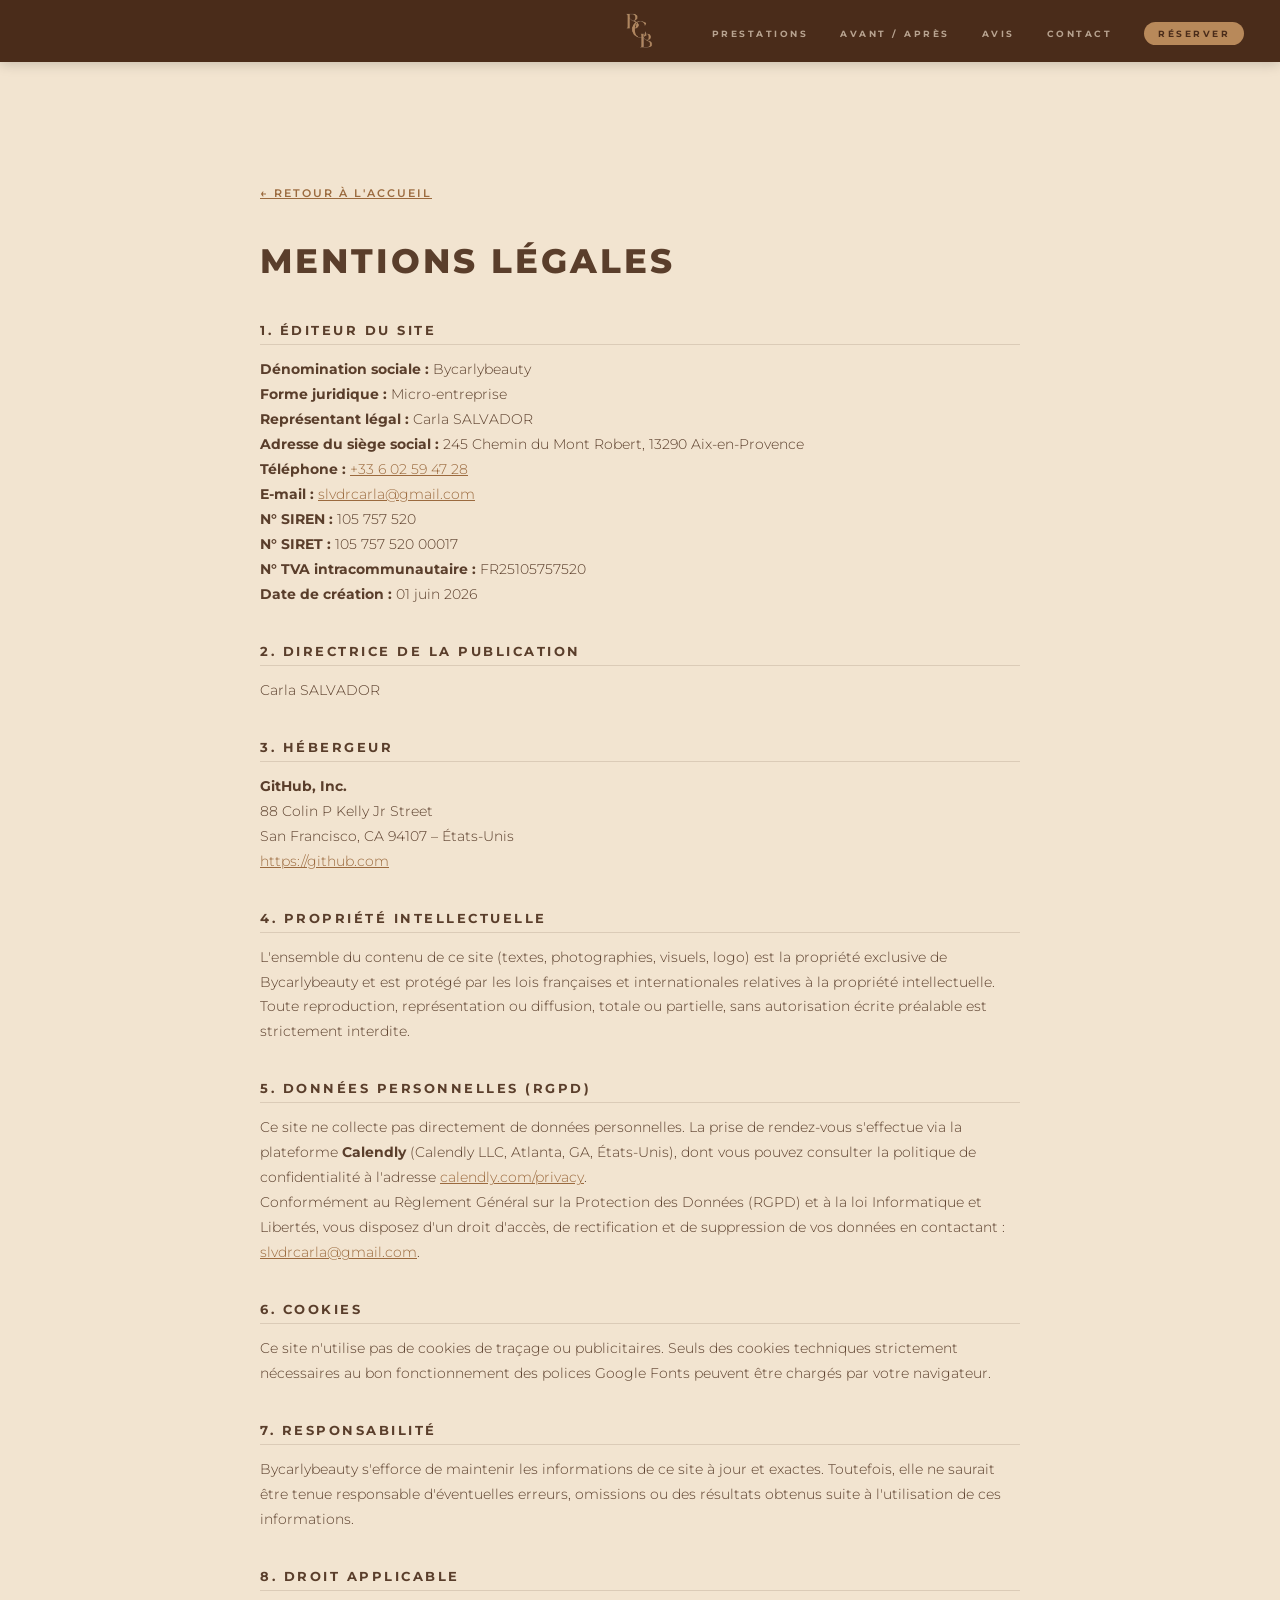
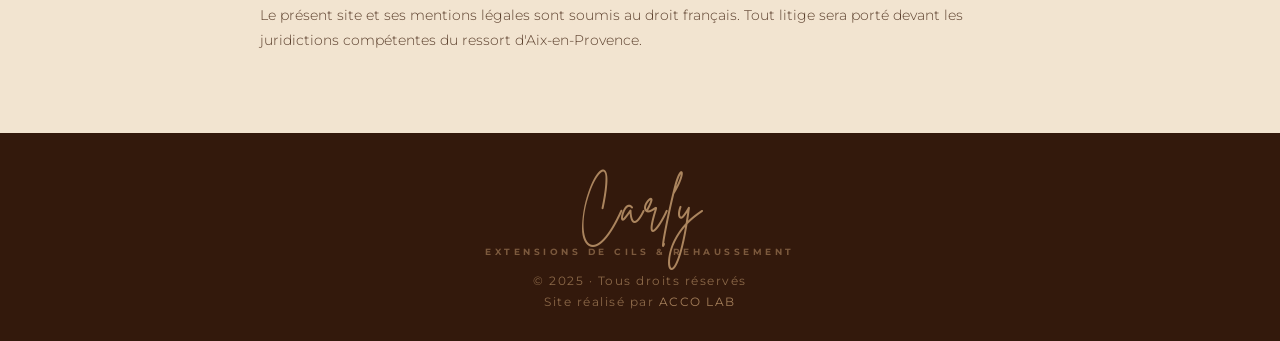
==== commit 2f7256bb: "SEO: add sitemap.xml, robots.txt, canonical, OG tags, JSON-LD LocalBusiness Co-Authored-By: Claude S" ====
--- a/mentions-legales.html
+++ b/mentions-legales.html
@@ -5,6 +5,7 @@
   <meta name="viewport" content="width=device-width, initial-scale=1.0, viewport-fit=cover" />
   <title>Mentions légales – By Carly Beauty</title>
   <meta name="robots" content="noindex, nofollow" />
+  <link rel="canonical" href="https://bycarlybeauty.fr/mentions-legales.html" />
   <link rel="preconnect" href="https://fonts.googleapis.com" />
   <link rel="preconnect" href="https://fonts.gstatic.com" crossorigin />
   <link href="https://fonts.googleapis.com/css2?family=Montserrat:wght@300;400;600;700;800&display=swap" rel="stylesheet" />
--- a/style.css
+++ b/style.css
@@ -1663,36 +1663,36 @@
 }
 
 .footer__copy {
-  font-size: 8.5px;
+  font-size: 12px;
   font-weight: 400;
-  letter-spacing: 2px;
-  color: rgba(212, 169, 122, 0.28);
+  letter-spacing: 1.5px;
+  color: rgba(212, 169, 122, 0.55);
 }
 
 .footer__copy a {
-  color: rgba(212, 169, 122, 0.45) !important;
+  color: rgba(212, 169, 122, 0.7) !important;
   text-decoration: none !important;
 }
 
 .footer__copy a:hover {
-  color: rgba(212, 169, 122, 0.75) !important;
+  color: rgba(212, 169, 122, 1) !important;
 }
 
 .footer__credit {
   margin-top: 6px;
-  font-size: 9.5px;
+  font-size: 12px;
   letter-spacing: 1.5px;
-  color: rgba(212, 169, 122, 0.28);
+  color: rgba(212, 169, 122, 0.55);
 }
 
 .footer__credit a {
-  color: rgba(212, 169, 122, 0.45) !important;
+  color: rgba(212, 169, 122, 0.7) !important;
   text-decoration: none !important;
   transition: color 0.2s;
 }
 
 .footer__credit a:hover {
-  color: rgba(212, 169, 122, 0.75) !important;
+  color: rgba(212, 169, 122, 1) !important;
 }
 
 /* ══════════════════════════════════════════════
